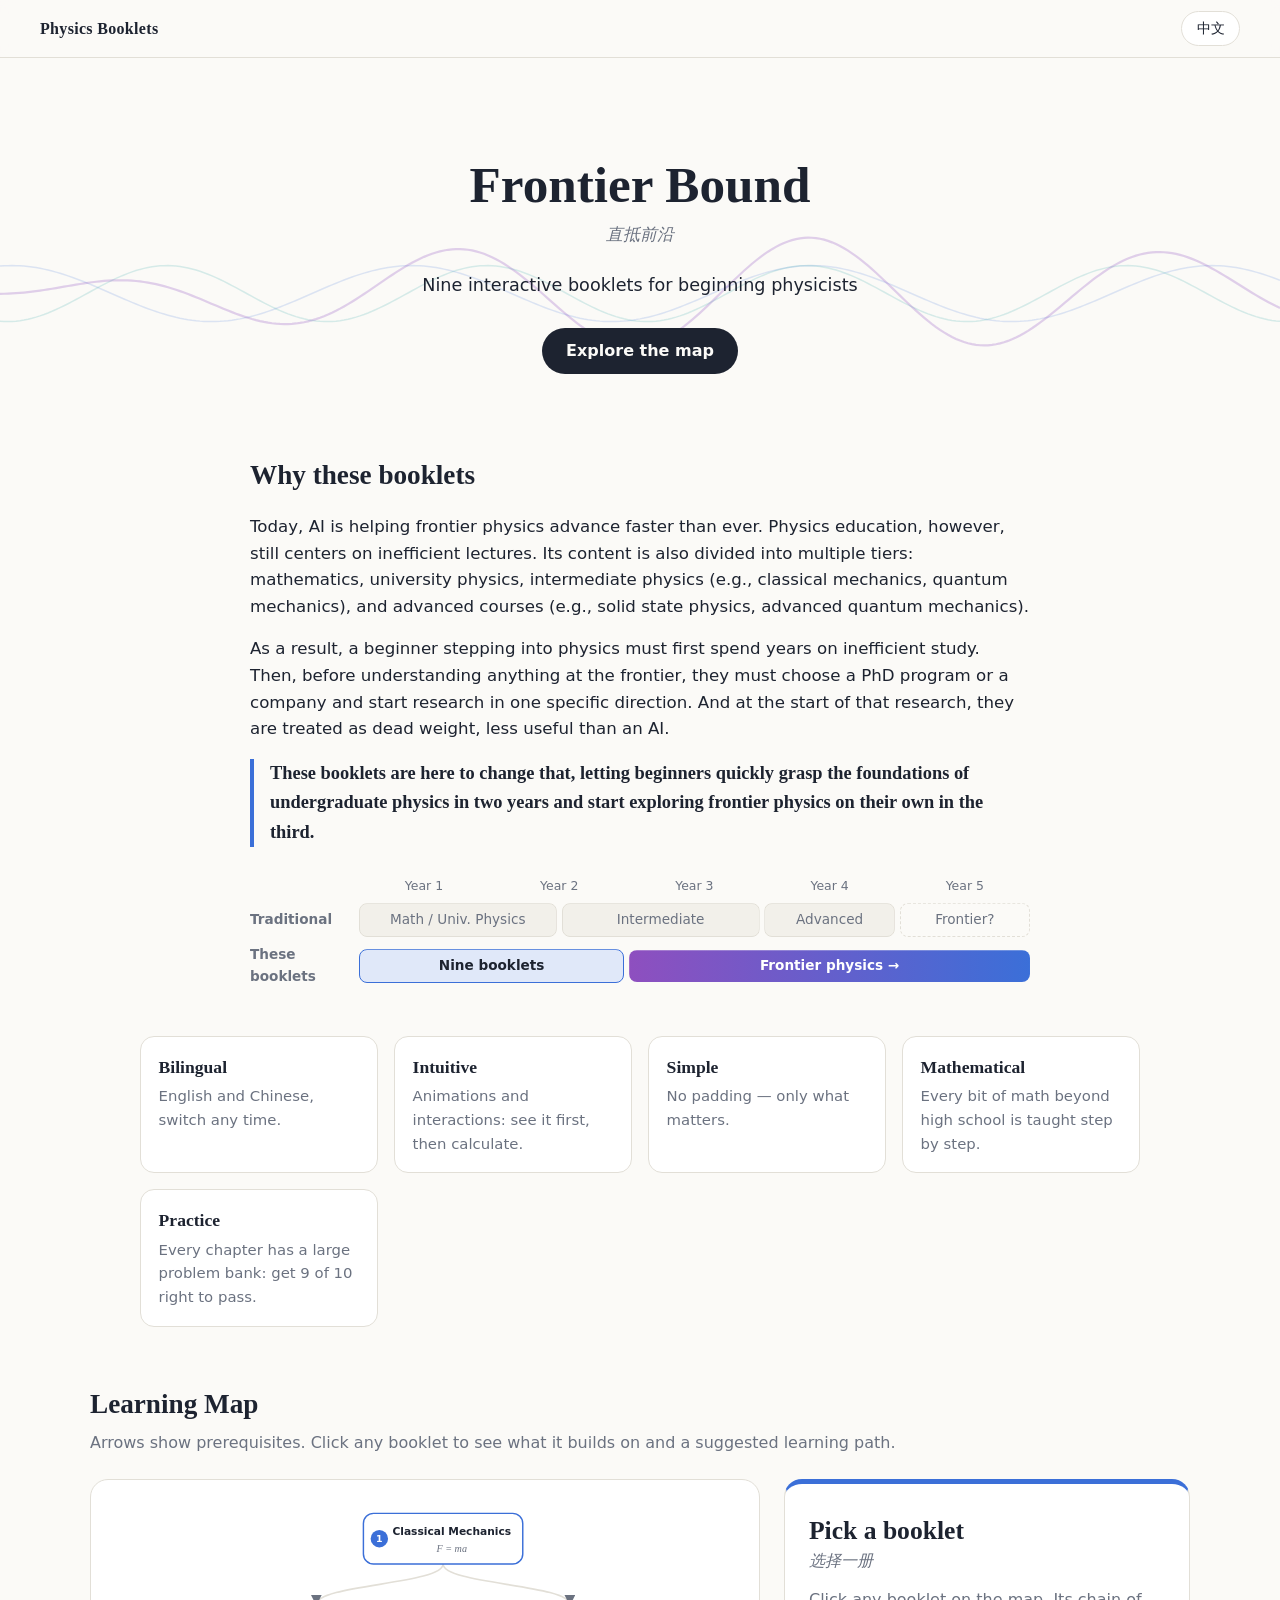
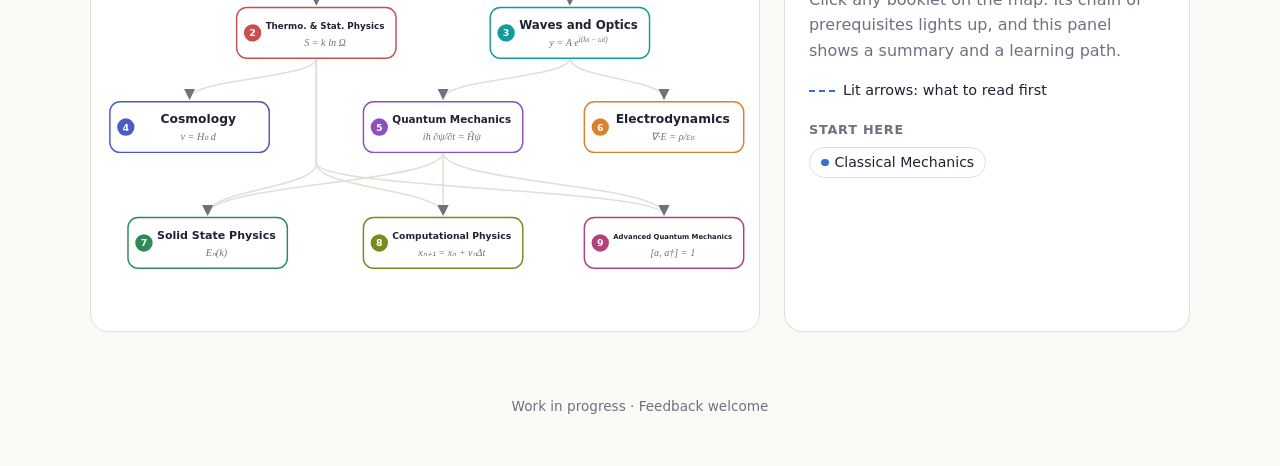
==== index.html @ 507b0eca "Initial commit: Frontier Bound booklets Co-Authored-By: Claude Opus 5.5 <noreply@anthropic.com>" ====
<!DOCTYPE html>
<html lang="zh-CN">
<head>
<meta charset="UTF-8">
<meta name="viewport" content="width=device-width, initial-scale=1">
<title>直抵前沿 · Frontier Bound</title>
<meta name="description" content="Bilingual, interactive booklets for physics beginners. 面向物理初学者的双语交互式手册。">
<style>
  :root {
    --bg: #fbfaf7;
    --card: #ffffff;
    --ink: #1d2330;
    --muted: #6b7280;
    --line: #e2dfd7;
    --soft: #f2f0ea;
    --accent: #3b6fd8;
    --serif: "Iowan Old Style", "Palatino Linotype", Palatino, "Noto Serif SC", "Songti SC", serif;
    --sans: system-ui, -apple-system, "Segoe UI", "PingFang SC", "Noto Sans SC", "Microsoft YaHei", sans-serif;
  }
  @media (prefers-color-scheme: dark) {
    :root {
      --bg: #0f1218;
      --card: #171c26;
      --ink: #e7e9ef;
      --muted: #9aa3b2;
      --line: #2b3240;
      --soft: #1d2330;
    }
  }
  * { box-sizing: border-box; }
  html { scroll-behavior: smooth; }
  body {
    margin: 0;
    background: var(--bg);
    color: var(--ink);
    font-family: var(--sans);
    line-height: 1.6;
  }
  a { color: inherit; }

  /* ---------- top bar ---------- */
  .bar {
    position: sticky; top: 0; z-index: 10;
    display: flex; align-items: center; justify-content: space-between;
    padding: 0.7rem clamp(1rem, 4vw, 2.5rem);
    background: color-mix(in srgb, var(--bg) 85%, transparent);
    backdrop-filter: blur(8px);
    border-bottom: 1px solid var(--line);
  }
  .brand { font-family: var(--serif); font-weight: 600; letter-spacing: 0.02em; }
  .lang-btn {
    font: inherit; font-size: 0.9rem; cursor: pointer;
    padding: 0.3rem 0.9rem; border-radius: 999px;
    border: 1px solid var(--line); background: var(--card); color: var(--ink);
  }
  .lang-btn:hover { border-color: var(--accent); }

  /* ---------- hero ---------- */
  .hero {
    position: relative; overflow: hidden;
    padding: clamp(3rem, 9vw, 6rem) clamp(1rem, 4vw, 2.5rem) clamp(2.5rem, 6vw, 4rem);
    text-align: center;
  }
  #waves { position: absolute; inset: 0; width: 100%; height: 100%; z-index: 0; pointer-events: none; }
  .hero > *:not(canvas) { position: relative; z-index: 1; }
  .hero h1 {
    font-family: var(--serif); font-weight: 600;
    font-size: clamp(1.9rem, 5vw, 3.2rem); line-height: 1.2;
    margin: 0 0 0.4rem;
  }
  .hero .alt { color: var(--muted); font-family: var(--serif); font-style: italic; margin: 0 0 1.4rem; font-size: 1.05rem; }
  .hero .lead { max-width: 38rem; margin: 0 auto 1.8rem; font-size: 1.1rem; }
  .cta {
    display: inline-block; text-decoration: none;
    padding: 0.65rem 1.5rem; border-radius: 999px;
    background: var(--ink); color: var(--bg); font-weight: 600;
  }
  .cta:hover { opacity: 0.88; }

  /* ---------- motivation ---------- */
  section.why { max-width: 860px; margin: 0 auto; padding: 1rem clamp(1rem, 4vw, 2.5rem) 3rem; }
  section.why h2 { font-family: var(--serif); font-size: 1.7rem; margin: 0 0 1rem; }
  section.why p { margin: 0 0 1rem; font-size: 1.04rem; }
  section.why .goal {
    font-family: var(--serif); font-size: 1.15rem; font-weight: 600;
    padding-left: 1rem; border-left: 4px solid var(--accent);
  }

  .timeline {
    display: grid; grid-template-columns: 6.5rem repeat(10, 1fr);
    gap: 0.45rem 0.3rem; align-items: center; margin-top: 1.8rem;
    font-size: 0.85rem;
  }
  .tl-year { grid-row: 1; text-align: center; color: var(--muted); font-size: 0.78rem; }
  .tl-label { grid-column: 1; color: var(--muted); font-weight: 600; }
  .seg {
    padding: 0.45rem 0.6rem; border-radius: 8px; text-align: center; line-height: 1.3;
    clip-path: inset(0 100% 0 0);
    transition: clip-path 0.7s ease calc(var(--d, 0) * 0.45s);
  }
  .timeline.shown .seg { clip-path: inset(0 0 0 0); }
  .seg.old   { background: var(--soft); color: var(--muted); border: 1px solid var(--line); }
  .seg.late  { background: transparent; color: var(--muted); border: 1.5px dashed var(--line); }
  .seg.new   { background: color-mix(in srgb, var(--accent) 16%, var(--card)); border: 1px solid var(--accent); font-weight: 600; }
  .seg.front { background: linear-gradient(90deg, #8e4fbf, #3b6fd8); color: #fff; font-weight: 600; }
  @media (max-width: 560px) { .timeline { grid-template-columns: 4.8rem repeat(10, 1fr); font-size: 0.72rem; } }

  /* ---------- principles ---------- */
  .principles {
    display: grid; grid-template-columns: repeat(auto-fit, minmax(190px, 1fr)); gap: 1rem;
    max-width: 1080px; margin: 0 auto; padding: 0 clamp(1rem, 4vw, 2.5rem);
  }
  .principle {
    background: var(--card); border: 1px solid var(--line); border-radius: 14px;
    padding: 1rem 1.1rem;
  }
  .principle b { font-family: var(--serif); font-size: 1.1rem; }
  .principle p { margin: 0.25rem 0 0; color: var(--muted); font-size: 0.93rem; }

  /* ---------- map ---------- */
  section.map { max-width: 1180px; margin: 0 auto; padding: 3.5rem clamp(1rem, 4vw, 2.5rem) 2rem; }
  section.map h2 { font-family: var(--serif); font-size: 1.7rem; margin: 0 0 0.2rem; }
  section.map .hint { color: var(--muted); margin: 0 0 1.5rem; }
  .map-grid { display: grid; grid-template-columns: minmax(0, 1.65fr) minmax(280px, 1fr); gap: 1.5rem; align-items: start; }
  @media (max-width: 860px) { .map-grid { grid-template-columns: 1fr; } }

  .graph-wrap { background: var(--card); border: 1px solid var(--line); border-radius: 18px; padding: 0.5rem; }
  #graph { width: 100%; height: auto; display: block; user-select: none; }

  .edge { fill: none; stroke: var(--line); stroke-width: 2.2; transition: stroke 0.25s, opacity 0.25s; }
  .edge.on { stroke: var(--sel); stroke-width: 2.6; stroke-dasharray: 7 6; animation: flow 0.9s linear infinite; }
  .edge.next { stroke: color-mix(in srgb, var(--sel) 40%, var(--line)); }
  .edge.dim { opacity: 0.35; }
  @keyframes flow { to { stroke-dashoffset: -13; } }

  .node { cursor: pointer; transition: opacity 0.25s; outline: none; }
  .node rect.box { fill: var(--card); stroke: var(--c); stroke-width: 2; transition: fill 0.25s, stroke-width 0.25s; }
  .node:hover rect.box, .node:focus-visible rect.box { stroke-width: 3; }
  .node .badge { fill: var(--c); }
  .node .badge-t { fill: #fff; font: 600 13px var(--sans); text-anchor: middle; dominant-baseline: central; }
  .node .title { fill: var(--ink); font: 600 17px var(--sans); text-anchor: middle; }
  .node .eq { fill: var(--muted); font: italic 14px var(--serif); text-anchor: middle; }
  .node.self rect.box { fill: color-mix(in srgb, var(--c) 16%, var(--card)); stroke-width: 3.5; }
  .node.next { opacity: 0.7; }
  .node.dim { opacity: 0.28; }

  /* ---------- detail panel ---------- */
  .panel {
    background: var(--card); border: 1px solid var(--line); border-radius: 18px;
    padding: 1.4rem 1.5rem; min-height: 100%;
    border-top: 5px solid var(--sel, var(--line));
    transition: border-color 0.25s;
  }
  .panel .meta { display: flex; justify-content: space-between; align-items: center; font-size: 0.85rem; color: var(--muted); }
  .status { padding: 0.1rem 0.6rem; border-radius: 999px; background: var(--soft); }
  .panel h3 { font-family: var(--serif); font-size: 1.6rem; margin: 0.5rem 0 0; line-height: 1.25; }
  .panel .alt { color: var(--muted); font-family: var(--serif); font-style: italic; margin: 0.1rem 0 0.8rem; }
  .panel .eq { font-family: var(--serif); font-style: italic; font-size: 1.25rem; color: var(--sel); margin: 0 0 0.6rem; }
  .panel h4 { margin: 1.1rem 0 0.4rem; font-size: 0.8rem; letter-spacing: 0.06em; text-transform: uppercase; color: var(--muted); }
  .panel p { margin: 0; }
  .chips { display: flex; flex-wrap: wrap; gap: 0.4rem; }
  .chip {
    font: inherit; font-size: 0.88rem; padding: 0.2rem 0.7rem; border-radius: 999px;
    background: var(--soft); border: 1px solid transparent; color: var(--ink);
  }
  button.chip { cursor: pointer; border-color: var(--line); background: var(--card); }
  button.chip:hover { border-color: var(--c); }
  button.chip::before { content: ""; display: inline-block; width: 0.55em; height: 0.55em; border-radius: 50%; background: var(--c); margin-right: 0.4em; vertical-align: 0.05em; }
  .none { color: var(--muted); font-size: 0.9rem; }
  .path { display: flex; flex-wrap: wrap; align-items: center; gap: 0.3rem; list-style: none; padding: 0; margin: 0; }
  .path li { display: flex; align-items: center; gap: 0.3rem; }
  .path li + li::before { content: "→"; color: var(--muted); }
  .read {
    display: inline-block; margin-top: 1.4rem; padding: 0.55rem 1.3rem; border-radius: 999px;
    text-decoration: none; font-weight: 600; background: var(--sel); color: #fff;
  }
  .read[aria-disabled="true"] { background: var(--soft); color: var(--muted); pointer-events: none; }
  .empty p { color: var(--muted); }
  .empty .legend { display: grid; gap: 0.45rem; margin-top: 1rem; font-size: 0.9rem; }
  .legend span { display: inline-block; width: 26px; height: 0; vertical-align: middle; margin-right: 0.5rem; border-top: 2.6px dashed var(--accent); }

  footer { text-align: center; color: var(--muted); font-size: 0.85rem; padding: 2rem 1rem 3rem; }

  @media (prefers-reduced-motion: reduce) {
    .edge.on { animation: none; }
    .seg { transition: none; }
    html { scroll-behavior: auto; }
  }
</style>
</head>
<body>

<header class="bar">
  <span class="brand" data-zh="物理手册" data-en="Physics Booklets">物理手册</span>
  <button class="lang-btn" id="langBtn" type="button" aria-label="Switch language / 切换语言">EN</button>
</header>

<section class="hero">
  <canvas id="waves" aria-hidden="true"></canvas>
  <h1 data-zh="直抵前沿" data-en="Frontier Bound">直抵前沿</h1>
  <p class="alt" data-zh="Frontier Bound" data-en="直抵前沿">Frontier Bound</p>
  <p class="lead"
     data-zh="写给物理初学者的九本互动手册"
     data-en="Nine interactive booklets for beginning physicists">
     写给物理初学者的九本互动手册</p>
  <a class="cta" href="#map" data-zh="查看学习地图" data-en="Explore the map">查看学习地图</a>
</section>

<section class="why" id="why">
  <h2 data-zh="为什么写这套书" data-en="Why these booklets">为什么写这套书</h2>
  <p data-zh="现在，AI 正帮助前沿物理以前所未有的速度飞速进展。然而，物理教学仍以低效的课堂讲授为核心。教学内容也按数学、大学物理、进阶物理（经典力学、量子力学等）、高等课程（固体物理、高等量子力学等）进行多层区分。"
     data-en="Today, AI is helping frontier physics advance faster than ever. Physics education, however, still centers on inefficient lectures. Its content is also divided into multiple tiers: mathematics, university physics, intermediate physics (e.g., classical mechanics, quantum mechanics), and advanced courses (e.g., solid state physics, advanced quantum mechanics).">
     现在，AI 正帮助前沿物理以前所未有的速度飞速进展。然而，物理教学仍以低效的课堂讲授为核心。教学内容也按数学、大学物理、进阶物理（经典力学、量子力学等）、高等课程（固体物理、高等量子力学等）进行多层区分。</p>
  <p data-zh="这就导致一名物理初学者迈入物理学习的大门后，要先低效地苦读数年。在还不理解任何前沿的时候，就要选择进入博士项目或公司做特定方向的研究。而研究刚开始，又会被当作一个不如 AI 的累赘。"
     data-en="As a result, a beginner stepping into physics must first spend years on inefficient study. Then, before understanding anything at the frontier, they must choose a PhD program or a company and start research in one specific direction. And at the start of that research, they are treated as dead weight, less useful than an AI.">
     这就导致一名物理初学者迈入物理学习的大门后，要先低效地苦读数年。在还不理解任何前沿的时候，就要选择进入博士项目或公司做特定方向的研究。而研究刚开始，又会被当作一个不如 AI 的累赘。</p>
  <p class="goal" data-zh="这套教材就是为了改变这种情况，让初学者用两年时间快速理解基础的本科物理，并在第三年就能开始自行接触前沿物理。"
     data-en="These booklets are here to change that, letting beginners quickly grasp the foundations of undergraduate physics in two years and start exploring frontier physics on their own in the third.">
     这套教材就是为了改变这种情况，让初学者用两年时间快速理解基础的本科物理，并在第三年就能开始自行接触前沿物理。</p>

  <div class="timeline" id="timeline" role="img"
       aria-label="传统路径：四年课程后才接触前沿；这套手册：两年打基础，第三年接触前沿。Traditional path: frontier only after four years of courses. These booklets: two years of foundations, frontier from year three.">
    <div class="tl-year" style="grid-column: 2 / 4" data-zh="第 1 年" data-en="Year 1">第 1 年</div>
    <div class="tl-year" style="grid-column: 4 / 6" data-zh="第 2 年" data-en="Year 2">第 2 年</div>
    <div class="tl-year" style="grid-column: 6 / 8" data-zh="第 3 年" data-en="Year 3">第 3 年</div>
    <div class="tl-year" style="grid-column: 8 / 10" data-zh="第 4 年" data-en="Year 4">第 4 年</div>
    <div class="tl-year" style="grid-column: 10 / 12" data-zh="第 5 年" data-en="Year 5">第 5 年</div>

    <div class="tl-label" style="grid-row: 2" data-zh="传统路径" data-en="Traditional">传统路径</div>
    <div class="seg old"  style="grid-row: 2; grid-column: 2 / 5; --d: 0" data-zh="数学 · 大学物理" data-en="Math / Univ. Physics">数学 · 大学物理</div>
    <div class="seg old"  style="grid-row: 2; grid-column: 5 / 8; --d: 1" data-zh="进阶物理" data-en="Intermediate">进阶物理</div>
    <div class="seg old"  style="grid-row: 2; grid-column: 8 / 10; --d: 2" data-zh="高等课程" data-en="Advanced">高等课程</div>
    <div class="seg late" style="grid-row: 2; grid-column: 10 / 12; --d: 3" data-zh="前沿？" data-en="Frontier?">前沿？</div>

    <div class="tl-label" style="grid-row: 3" data-zh="这套手册" data-en="These booklets">这套手册</div>
    <div class="seg new"   style="grid-row: 3; grid-column: 2 / 6; --d: 0.5" data-zh="九本手册" data-en="Nine booklets">九本手册</div>
    <div class="seg front" style="grid-row: 3; grid-column: 6 / 12; --d: 1.5" data-zh="前沿物理 →" data-en="Frontier physics →">前沿物理 →</div>
  </div>
</section>

<div class="principles">
  <div class="principle"><b data-zh="双语" data-en="Bilingual">双语</b>
    <p data-zh="中英对照，随时一键切换。" data-en="English and Chinese, switch any time.">中英对照，随时一键切换。</p></div>
  <div class="principle"><b data-zh="直观" data-en="Intuitive">直观</b>
    <p data-zh="动画与交互：先看见，再计算。" data-en="Animations and interactions: see it first, then calculate.">动画与交互：先看见，再计算。</p></div>
  <div class="principle"><b data-zh="简洁" data-en="Simple">简洁</b>
    <p data-zh="不堆砌文字，只讲要点。" data-en="No padding — only what matters.">不堆砌文字，只讲要点。</p></div>
  <div class="principle"><b data-zh="数学" data-en="Mathematical">数学</b>
    <p data-zh="超出高中的数学，都会循序渐进地教。" data-en="Every bit of math beyond high school is taught step by step.">超出高中的数学，都会循序渐进地教。</p></div>
  <div class="principle"><b data-zh="练习" data-en="Practice">练习</b>
    <p data-zh="每章配海量习题，一组 10 题答对 9 题即通过。" data-en="Every chapter has a large problem bank: get 9 of 10 right to pass.">每章配海量习题，一组 10 题答对 9 题即通过。</p></div>
</div>

<section class="map" id="map">
  <h2 data-zh="学习地图" data-en="Learning Map">学习地图</h2>
  <p class="hint" data-zh="箭头表示前置关系。点击任意一册，查看它的前置知识与推荐学习路径。"
     data-en="Arrows show prerequisites. Click any booklet to see what it builds on and a suggested learning path.">
     箭头表示前置关系。点击任意一册，查看它的前置知识与推荐学习路径。</p>
  <div class="map-grid">
    <div class="graph-wrap">
      <svg id="graph" viewBox="0 0 900 600" role="group" aria-label="Prerequisite map / 前置关系图"></svg>
    </div>
    <aside class="panel" id="panel" aria-live="polite"></aside>
  </div>
</section>

<footer data-zh="持续编写中 · 欢迎反馈" data-en="Work in progress · Feedback welcome">持续编写中 · 欢迎反馈</footer>

<script>
/* =========================================================
   Booklet data. To publish a booklet, set ready: true and
   put its pages in the folder named by `slug`.
   ========================================================= */
const BOOKS = [
  // Order = numbering: top-to-bottom, left-to-right as on the map. Every prerequisite sits in a higher row,
  // so this is also a valid reading order (used for the suggested learning path).
  { id: "cm", slug: "classical-mechanics", color: "#3b6fd8", x: 475, y: 70, ready: true,
    title: { zh: "经典力学", en: "Classical Mechanics" },
    eq: "F = ma",
    desc: { zh: "从牛顿定律出发，到拉格朗日与哈密顿力学。整套书的起点。",
            en: "From Newton's laws to Lagrangian and Hamiltonian mechanics. The starting point of the series." },
    math: [ { zh: "微积分", en: "Calculus" }, { zh: "线性代数", en: "Linear Algebra" }, { zh: "复数", en: "Complex Numbers" } ],
    prereq: [] },
  { id: "sp", slug: "thermodynamics-and-statistical-physics", color: "#c94f4f", x: 300, y: 200, ready: false,
    title: { zh: "热力学与统计物理", en: "Thermodynamics and Statistical Physics" },
    short: { en: "Thermo. & Stat. Physics" },  // optional shorter label for the map
    eq: "S = k ln Ω",
    desc: { zh: "热力学定律，以及如何从大量粒子的随机运动中理解温度、熵与相变。",
            en: "The laws of thermodynamics, and how temperature, entropy and phase transitions emerge from the random motion of many particles." },
    math: [ { zh: "数理统计", en: "Mathematical Statistics" } ],
    prereq: ["cm"] },
  { id: "wo", slug: "waves-and-optics", color: "#139c9c", x: 650, y: 200, ready: false,
    title: { zh: "波动与光学", en: "Waves and Optics" },
    eq: "y = A e^{i(kx − ωt)}",
    desc: { zh: "振动、波的叠加、干涉与衍射，以及几何光学。",
            en: "Oscillations, superposition, interference, diffraction and geometric optics." },
    math: [],
    prereq: ["cm"] },
  { id: "cos", slug: "cosmology", color: "#4b5bc4", x: 125, y: 330, ready: false,
    title: { zh: "宇宙学", en: "Cosmology" },
    eq: "v = H₀ d",
    desc: { zh: "膨胀的宇宙、大爆炸与宇宙微波背景辐射。",
            en: "The expanding universe, the Big Bang and the cosmic microwave background." },
    math: [],
    prereq: ["cm", "sp"] },
  { id: "qm", slug: "quantum-mechanics", color: "#8e4fbf", x: 475, y: 330, ready: false,
    title: { zh: "量子力学", en: "Quantum Mechanics" },
    eq: "iħ ∂ψ/∂t = Ĥψ",
    desc: { zh: "波函数、薛定谔方程、自旋与对称性。",
            en: "Wavefunctions, the Schrödinger equation, spin and symmetry." },
    math: [ { zh: "群论", en: "Group Theory" } ],
    prereq: ["cm", "wo"] },
  { id: "ed", slug: "electrodynamics", color: "#d9822b", x: 780, y: 330, ready: false,
    title: { zh: "电动力学", en: "Electrodynamics" },
    eq: "∇·E = ρ/ε₀",
    desc: { zh: "电场、磁场与麦克斯韦方程组——以及为什么光是电磁波。",
            en: "Electric and magnetic fields, Maxwell's equations — and why light is an electromagnetic wave." },
    math: [ { zh: "偏微分方程", en: "Partial Differential Equations" } ],
    prereq: ["cm", "wo"] },
  { id: "ssp", slug: "solid-state-physics", color: "#2e8b57", x: 150, y: 490, ready: false,
    title: { zh: "固体物理", en: "Solid State Physics" },
    eq: "Eₙ(k)",
    desc: { zh: "晶格、能带、电子与声子：金属、绝缘体与半导体为何不同。",
            en: "Crystals, bands, electrons and phonons: why metals, insulators and semiconductors differ." },
    math: [],
    prereq: ["qm", "sp"] },
  { id: "cp", slug: "computational-physics", color: "#7a8a1e", x: 475, y: 490, ready: false,
    title: { zh: "计算物理", en: "Computational Physics" },
    eq: "xₙ₊₁ = xₙ + vₙΔt",
    desc: { zh: "用代码解物理：数值积分、蒙特卡洛模拟，以及量子系统的数值求解。",
            en: "Physics with code: numerical integration, Monte Carlo simulation, and solving quantum systems numerically." },
    math: [],
    prereq: ["sp", "qm"] },
  { id: "aqm", slug: "advanced-quantum-mechanics", color: "#b0447a", x: 780, y: 490, ready: false,
    title: { zh: "高等量子力学", en: "Advanced Quantum Mechanics" },
    eq: "[a, a†] = 1",
    desc: { zh: "二次量子化、散射理论、路径积分与相对论性量子力学。",
            en: "Second quantization, scattering theory, path integrals and relativistic quantum mechanics." },
    math: [],
    prereq: ["qm", "sp"] },
];

const UI = {
  vol:        { zh: "第 {n} 册",            en: "Vol. {n}" },
  planned:    { zh: "编写中",               en: "In progress" },
  available:  { zh: "已上线",               en: "Available" },
  math:       { zh: "顺带学习的数学",        en: "Math you'll learn" },
  mathNone:   { zh: "沿用前置册中的数学工具", en: "Uses tools from earlier booklets" },
  prereq:     { zh: "前置",                 en: "Prerequisites" },
  prereqNone: { zh: "无——从这里开始",        en: "None — start here" },
  path:       { zh: "推荐学习路径",          en: "Suggested path" },
  unlocks:    { zh: "学完之后可以读",        en: "Unlocks" },
  unlocksNone:{ zh: "——",                   en: "—" },
  read:       { zh: "开始阅读",             en: "Start reading" },
  soon:       { zh: "即将推出",             en: "Coming soon" },
  emptyTitle: { zh: "选择一册",             en: "Pick a booklet" },
  emptyText:  { zh: "点击左侧地图中的任意一册。它的前置链条会被点亮，这里会显示内容简介与学习路径。",
                en: "Click any booklet on the map. Its chain of prerequisites lights up, and this panel shows a summary and a learning path." },
  legendPath: { zh: "点亮的箭头：需要先读的内容", en: "Lit arrows: what to read first" },
  start:      { zh: "从这里开始",            en: "Start here" },
};

/* ---------- graph helpers ---------- */
const byId = Object.fromEntries(BOOKS.map((b, i) => [b.id, { ...b, vol: i + 1 }]));
const ancestors = id => {
  const out = new Set();
  const walk = k => byId[k].prereq.forEach(p => { if (!out.has(p)) { out.add(p); walk(p); } });
  walk(id);
  return out;
};
const children = id => BOOKS.filter(b => b.prereq.includes(id)).map(b => b.id);
const descendants = id => {
  const out = new Set();
  const walk = k => children(k).forEach(c => { if (!out.has(c)) { out.add(c); walk(c); } });
  walk(id);
  return out;
};
// Draw only the direct arrows that are not implied by another path (transitive reduction).
const EDGES = [];
BOOKS.forEach(b => b.prereq.forEach(p => {
  const implied = b.prereq.some(q => q !== p && ancestors(q).has(p));
  if (!implied) EDGES.push([p, b.id]);
}));

/* ---------- state ---------- */
let lang = localStorage.getItem("booklets-lang") ||
           ((navigator.language || "").toLowerCase().startsWith("zh") ? "zh" : "en");
let locked = null;   // selected by click
let preview = null;  // selected by hover

const t = (obj, vars = {}) => obj[lang].replace(/\{(\w+)\}/g, (_, k) => vars[k]);
const other = () => (lang === "zh" ? "en" : "zh");

/* ---------- SVG map ---------- */
const svg = document.getElementById("graph");
const NS = "http://www.w3.org/2000/svg";
const W = 220, H = 70;
// Equations may contain ^{...} for superscripts.
const eqParts = eq => eq.split(/(\^\{[^}]*\})/).filter(Boolean)
  .map(p => p.startsWith("^{") ? { sup: true, text: p.slice(2, -1) } : { sup: false, text: p });
const eqHTML = eq => eqParts(eq).map(p => (p.sup ? `<sup>${p.text}</sup>` : p.text)).join("");
function eqSVG(textEl, eq) {
  let raised = false;
  eqParts(eq).forEach(p => {
    const ts = el("tspan", {}, textEl);
    if (p.sup !== raised) ts.setAttribute("dy", p.sup ? -6 : 6);
    if (p.sup) ts.style.fontSize = "10px";
    raised = p.sup;
    ts.textContent = p.text;
  });
}

const el = (tag, attrs = {}, parent) => {
  const e = document.createElementNS(NS, tag);
  for (const k in attrs) e.setAttribute(k, attrs[k]);
  if (parent) parent.appendChild(e);
  return e;
};

function buildGraph() {
  svg.innerHTML = "";
  const defs = el("defs", {}, svg);
  const marker = el("marker", { id: "arrow", viewBox: "0 0 10 10", refX: 9, refY: 5,
    markerWidth: 7, markerHeight: 7, orient: "auto-start-reverse" }, defs);
  el("path", { d: "M0,0 L10,5 L0,10 z", style: "fill: var(--muted)" }, marker);

  const edgeLayer = el("g", {}, svg);
  EDGES.forEach(([a, b]) => {
    const A = byId[a], B = byId[b];
    const x1 = A.x, y1 = A.y + H / 2, x2 = B.x, y2 = B.y - H / 2 - 4;
    // An edge that skips a row runs straight down (through a gap left in the layout), then bends.
    const yb = B.y - A.y > 200 ? B.y - H / 2 - 75 : y1;
    const my = (yb + y2) / 2;
    el("path", { class: "edge", "data-from": a, "data-to": b, "marker-end": "url(#arrow)",
      d: `M${x1},${y1} L${x1},${yb} C${x1},${my} ${x2},${my} ${x2},${y2}` }, edgeLayer);
  });

  BOOKS.forEach(b0 => {
    const b = byId[b0.id];
    const g = el("g", { class: "node", "data-id": b.id, tabindex: 0, role: "button",
      style: `--c:${b.color}` }, svg);
    el("rect", { class: "box", x: b.x - W / 2, y: b.y - H / 2, width: W, height: H, rx: 14 }, g);
    el("circle", { class: "badge", cx: b.x - W / 2 + 22, cy: b.y, r: 12 }, g);
    el("text", { class: "badge-t", x: b.x - W / 2 + 22, y: b.y }, g).textContent = b.vol;
    const title = el("text", { class: "title", x: b.x + 12, y: b.y - 5 }, g);
    title.textContent = (b.short && b.short[lang]) || b.title[lang];
    const room = W - 56, len = title.getComputedTextLength();
    if (len > room) title.style.fontSize = `${(17 * room) / len}px`;  // shrink long titles to fit
    eqSVG(el("text", { class: "eq", x: b.x + 12, y: b.y + 18 }, g), b.eq);

    g.addEventListener("mouseenter", () => { preview = b.id; render(); });
    g.addEventListener("mouseleave", () => { preview = null; render(); });
    g.addEventListener("click", () => { locked = locked === b.id ? null : b.id; render(); });
    g.addEventListener("keydown", e => {
      if (e.key === "Enter" || e.key === " ") { e.preventDefault(); locked = b.id; render(); }
    });
  });
}

function render() {
  const sel = preview || locked;
  const book = sel && byId[sel];
  document.documentElement.style.setProperty("--sel", book ? book.color : "var(--accent)");

  const up = sel ? ancestors(sel) : new Set();
  const down = sel ? descendants(sel) : new Set();

  svg.querySelectorAll(".node").forEach(n => {
    const id = n.dataset.id;
    n.classList.toggle("self", id === sel);
    n.classList.toggle("next", !!sel && down.has(id));
    n.classList.toggle("dim", !!sel && id !== sel && !up.has(id) && !down.has(id));
    n.setAttribute("aria-pressed", id === locked);
    n.setAttribute("aria-label", `${byId[id].title.zh} ${byId[id].title.en}`);
  });
  svg.querySelectorAll(".edge").forEach(e => {
    const a = e.dataset.from, b = e.dataset.to;
    const onPath = sel && (b === sel || up.has(b)) && up.has(a);
    const forward = sel && (a === sel || down.has(a)) && down.has(b);
    e.classList.toggle("on", !!onPath);
    e.classList.toggle("next", !!forward);
    e.classList.toggle("dim", !!sel && !onPath && !forward);
  });
  svg.querySelectorAll(".edge.next, .edge.on").forEach(e => e.parentNode.appendChild(e));  // draw lit edges on top

  renderPanel(book);
}

/* ---------- detail panel ---------- */
const panel = document.getElementById("panel");
const chip = id => `<button class="chip" type="button" data-go="${id}" style="--c:${byId[id].color}">${byId[id].title[lang]}</button>`;

function renderPanel(b) {
  if (!b) {
    panel.innerHTML = `
      <div class="empty">
        <h3>${t(UI.emptyTitle)}</h3>
        <p class="alt">${UI.emptyTitle[other()]}</p>
        <p>${t(UI.emptyText)}</p>
        <div class="legend"><div><span></span>${t(UI.legendPath)}</div></div>
        <h4>${t(UI.start)}</h4>
        <div class="chips">${chip("cm")}</div>
      </div>`;
  } else {
    const path = BOOKS.filter(x => ancestors(b.id).has(x.id) || x.id === b.id).map(x => x.id);
    const kids = children(b.id);
    const href = `${b.slug}/index.html`;
    panel.innerHTML = `
      <div class="meta"><span>${t(UI.vol, { n: b.vol })}</span>
        <span class="status">${t(b.ready ? UI.available : UI.planned)}</span></div>
      <h3>${b.title[lang]}</h3>
      <p class="alt">${b.title[other()]}</p>
      <p class="eq">${eqHTML(b.eq)}</p>
      <p>${b.desc[lang]}</p>

      <h4>${t(UI.math)}</h4>
      ${b.math.length
        ? `<div class="chips">${b.math.map(m => `<span class="chip">${m[lang]}</span>`).join("")}</div>`
        : `<p class="none">${t(UI.mathNone)}</p>`}

      <h4>${t(UI.prereq)}</h4>
      ${b.prereq.length
        ? `<div class="chips">${b.prereq.map(chip).join("")}</div>`
        : `<p class="none">${t(UI.prereqNone)}</p>`}

      ${path.length > 1 ? `<h4>${t(UI.path)}</h4>
        <ol class="path">${path.map(id => `<li>${chip(id)}</li>`).join("")}</ol>` : ""}

      <h4>${t(UI.unlocks)}</h4>
      ${kids.length
        ? `<div class="chips">${kids.map(chip).join("")}</div>`
        : `<p class="none">${t(UI.unlocksNone)}</p>`}

      <a class="read" href="${href}" aria-disabled="${!b.ready}">${t(b.ready ? UI.read : UI.soon)}</a>`;
  }
  panel.querySelectorAll("[data-go]").forEach(btn =>
    btn.addEventListener("click", () => { locked = btn.dataset.go; preview = null; render(); }));
}

/* ---------- language ---------- */
const langBtn = document.getElementById("langBtn");
function applyLang() {
  document.documentElement.lang = lang === "zh" ? "zh-CN" : "en";
  document.querySelectorAll("[data-zh]").forEach(e => { e.textContent = e.dataset[lang]; });
  langBtn.textContent = lang === "zh" ? "EN" : "中文";
  document.title = lang === "zh"
    ? "直抵前沿 · Frontier Bound"
    : "Frontier Bound · 直抵前沿";
  buildGraph();
  render();
}
langBtn.addEventListener("click", () => {
  lang = other();
  localStorage.setItem("booklets-lang", lang);
  applyLang();
});

/* ---------- hero animation: two waves and their superposition ---------- */
(function waves() {
  const cv = document.getElementById("waves");
  const ctx = cv.getContext("2d");
  const still = window.matchMedia("(prefers-reduced-motion: reduce)").matches;
  const dark = window.matchMedia("(prefers-color-scheme: dark)");
  let w = 0, h = 0;

  function resize() {
    const dpr = window.devicePixelRatio || 1;
    w = cv.clientWidth; h = cv.clientHeight;
    cv.width = w * dpr; cv.height = h * dpr;
    ctx.setTransform(dpr, 0, 0, dpr, 0, 0);
  }
  function line(f, color, width) {
    ctx.beginPath();
    for (let x = 0; x <= w; x += 4) {
      const y = h * 0.62 + f(x);
      x ? ctx.lineTo(x, y) : ctx.moveTo(x, y);
    }
    ctx.strokeStyle = color; ctx.lineWidth = width; ctx.stroke();
  }
  function frame(ms) {
    const s = ms / 1000;
    const A = Math.min(h * 0.09, 28);
    const k = (2 * Math.PI) / Math.max(w / 3.2, 260);
    const f1 = x => A * Math.sin(k * x - 1.1 * s);
    const f2 = x => A * Math.sin(1.25 * k * x + 0.9 * s);
    const a = dark.matches ? 0.22 : 0.16;
    ctx.clearRect(0, 0, w, h);
    line(f1, `rgba(59,111,216,${a})`, 1.5);
    line(f2, `rgba(19,156,156,${a})`, 1.5);
    line(x => f1(x) + f2(x), `rgba(142,79,191,${a * 1.6})`, 2.2);
    if (!still) requestAnimationFrame(frame);
  }
  resize();
  window.addEventListener("resize", () => { resize(); if (still) frame(0); });
  requestAnimationFrame(frame);
})();

/* ---------- reveal the timeline when it scrolls into view ---------- */
(function () {
  const tl = document.getElementById("timeline");
  if (!("IntersectionObserver" in window)) { tl.classList.add("shown"); return; }
  const io = new IntersectionObserver(entries => {
    if (entries.some(e => e.isIntersecting)) { tl.classList.add("shown"); io.disconnect(); }
  }, { threshold: 0.4 });
  io.observe(tl);
})();

applyLang();
</script>
</body>
</html>
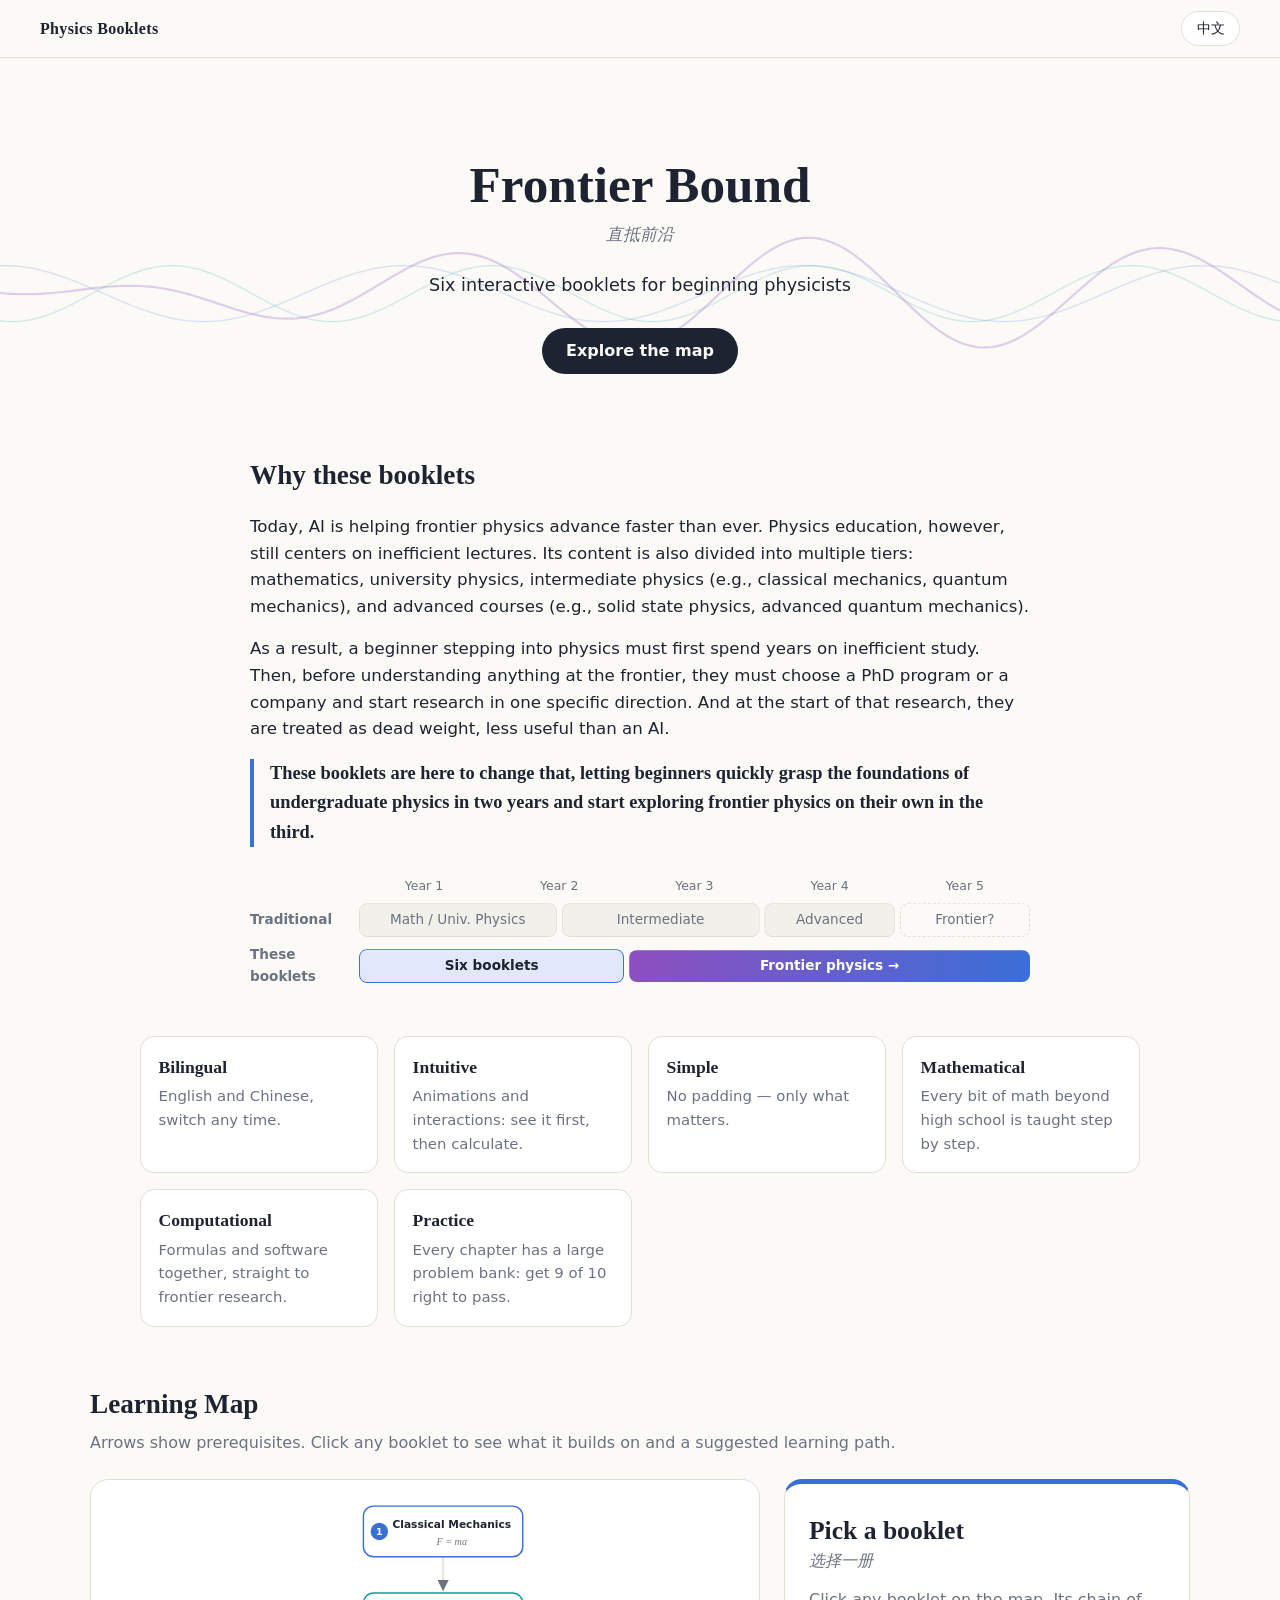
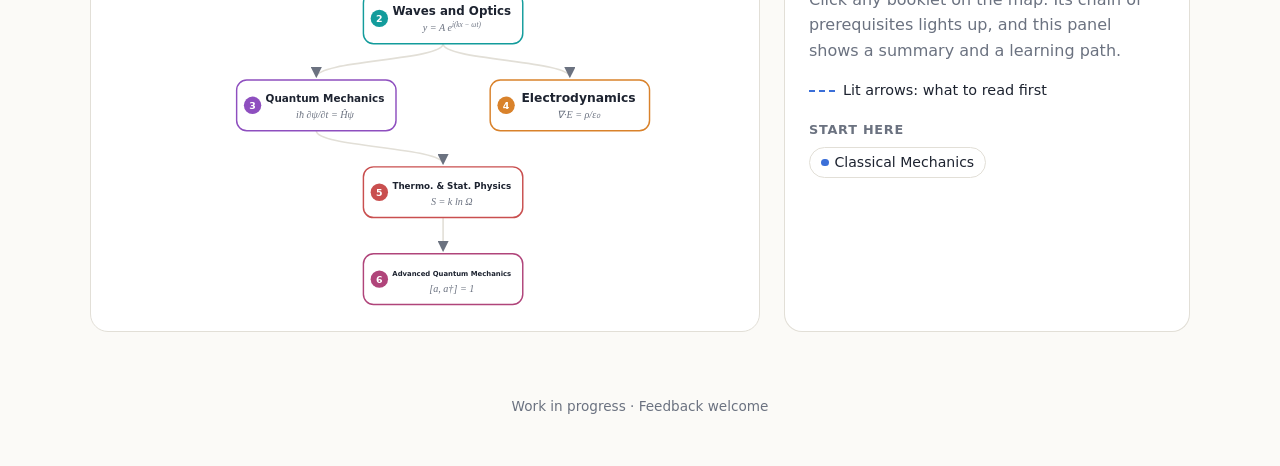
==== commit f16fa9ab: "Restructure into six booklets and add Computational principle - Drop Cosmology, Solid State Physics " ====
--- a/index.html
+++ b/index.html
@@ -200,9 +200,9 @@
   <h1 data-zh="直抵前沿" data-en="Frontier Bound">直抵前沿</h1>
   <p class="alt" data-zh="Frontier Bound" data-en="直抵前沿">Frontier Bound</p>
   <p class="lead"
-     data-zh="写给物理初学者的九本互动手册"
-     data-en="Nine interactive booklets for beginning physicists">
-     写给物理初学者的九本互动手册</p>
+     data-zh="写给物理初学者的六本互动手册"
+     data-en="Six interactive booklets for beginning physicists">
+     写给物理初学者的六本互动手册</p>
   <a class="cta" href="#map" data-zh="查看学习地图" data-en="Explore the map">查看学习地图</a>
 </section>
 
@@ -233,7 +233,7 @@
     <div class="seg late" style="grid-row: 2; grid-column: 10 / 12; --d: 3" data-zh="前沿？" data-en="Frontier?">前沿？</div>
 
     <div class="tl-label" style="grid-row: 3" data-zh="这套手册" data-en="These booklets">这套手册</div>
-    <div class="seg new"   style="grid-row: 3; grid-column: 2 / 6; --d: 0.5" data-zh="九本手册" data-en="Nine booklets">九本手册</div>
+    <div class="seg new"   style="grid-row: 3; grid-column: 2 / 6; --d: 0.5" data-zh="六本手册" data-en="Six booklets">六本手册</div>
     <div class="seg front" style="grid-row: 3; grid-column: 6 / 12; --d: 1.5" data-zh="前沿物理 →" data-en="Frontier physics →">前沿物理 →</div>
   </div>
 </section>
@@ -247,6 +247,8 @@
     <p data-zh="不堆砌文字，只讲要点。" data-en="No padding — only what matters.">不堆砌文字，只讲要点。</p></div>
   <div class="principle"><b data-zh="数学" data-en="Mathematical">数学</b>
     <p data-zh="超出高中的数学，都会循序渐进地教。" data-en="Every bit of math beyond high school is taught step by step.">超出高中的数学，都会循序渐进地教。</p></div>
+  <div class="principle"><b data-zh="计算" data-en="Computational">计算</b>
+    <p data-zh="公式与软件并用，直抵前沿研究。" data-en="Formulas and software together, straight to frontier research.">公式与软件并用，直抵前沿研究。</p></div>
   <div class="principle"><b data-zh="练习" data-en="Practice">练习</b>
     <p data-zh="每章配海量习题，一组 10 题答对 9 题即通过。" data-en="Every chapter has a large problem bank: get 9 of 10 right to pass.">每章配海量习题，一组 10 题答对 9 题即通过。</p></div>
 </div>
@@ -274,70 +276,49 @@
 const BOOKS = [
   // Order = numbering: top-to-bottom, left-to-right as on the map. Every prerequisite sits in a higher row,
   // so this is also a valid reading order (used for the suggested learning path).
-  { id: "cm", slug: "classical-mechanics", color: "#3b6fd8", x: 475, y: 70, ready: true,
+  { id: "cm", slug: "classical-mechanics", color: "#3b6fd8", x: 475, y: 60, ready: true,
     title: { zh: "经典力学", en: "Classical Mechanics" },
     eq: "F = ma",
     desc: { zh: "从牛顿定律出发，到拉格朗日与哈密顿力学。整套书的起点。",
             en: "From Newton's laws to Lagrangian and Hamiltonian mechanics. The starting point of the series." },
     math: [ { zh: "微积分", en: "Calculus" }, { zh: "线性代数", en: "Linear Algebra" }, { zh: "复数", en: "Complex Numbers" } ],
     prereq: [] },
-  { id: "sp", slug: "thermodynamics-and-statistical-physics", color: "#c94f4f", x: 300, y: 200, ready: false,
+  { id: "wo", slug: "waves-and-optics", color: "#139c9c", x: 475, y: 180, ready: false,
+    title: { zh: "波动与光学", en: "Waves and Optics" },
+    eq: "y = A e^{i(kx − ωt)}",
+    desc: { zh: "振动、波的叠加、干涉与衍射，以及几何光学。",
+            en: "Oscillations, superposition, interference, diffraction and geometric optics." },
+    math: [],
+    prereq: ["cm"] },
+  { id: "qm", slug: "quantum-mechanics", color: "#8e4fbf", x: 300, y: 300, ready: false,
+    title: { zh: "量子力学", en: "Quantum Mechanics" },
+    eq: "iħ ∂ψ/∂t = Ĥψ",
+    desc: { zh: "波函数、薛定谔方程、自旋与对称性。",
+            en: "Wavefunctions, the Schrödinger equation, spin and symmetry." },
+    math: [ { zh: "群论", en: "Group Theory" } ],
+    prereq: ["wo"] },
+  { id: "ed", slug: "electrodynamics", color: "#d9822b", x: 650, y: 300, ready: false,
+    title: { zh: "电动力学", en: "Electrodynamics" },
+    eq: "∇·E = ρ/ε₀",
+    desc: { zh: "电场、磁场与麦克斯韦方程组——以及为什么光是电磁波。",
+            en: "Electric and magnetic fields, Maxwell's equations — and why light is an electromagnetic wave." },
+    math: [ { zh: "偏微分方程", en: "Partial Differential Equations" } ],
+    prereq: ["wo"] },
+  { id: "sp", slug: "thermodynamics-and-statistical-physics", color: "#c94f4f", x: 475, y: 420, ready: false,
     title: { zh: "热力学与统计物理", en: "Thermodynamics and Statistical Physics" },
     short: { en: "Thermo. & Stat. Physics" },  // optional shorter label for the map
     eq: "S = k ln Ω",
     desc: { zh: "热力学定律，以及如何从大量粒子的随机运动中理解温度、熵与相变。",
             en: "The laws of thermodynamics, and how temperature, entropy and phase transitions emerge from the random motion of many particles." },
     math: [ { zh: "数理统计", en: "Mathematical Statistics" } ],
-    prereq: ["cm"] },
-  { id: "wo", slug: "waves-and-optics", color: "#139c9c", x: 650, y: 200, ready: false,
-    title: { zh: "波动与光学", en: "Waves and Optics" },
-    eq: "y = A e^{i(kx − ωt)}",
-    desc: { zh: "振动、波的叠加、干涉与衍射，以及几何光学。",
-            en: "Oscillations, superposition, interference, diffraction and geometric optics." },
-    math: [],
-    prereq: ["cm"] },
-  { id: "cos", slug: "cosmology", color: "#4b5bc4", x: 125, y: 330, ready: false,
-    title: { zh: "宇宙学", en: "Cosmology" },
-    eq: "v = H₀ d",
-    desc: { zh: "膨胀的宇宙、大爆炸与宇宙微波背景辐射。",
-            en: "The expanding universe, the Big Bang and the cosmic microwave background." },
-    math: [],
-    prereq: ["cm", "sp"] },
-  { id: "qm", slug: "quantum-mechanics", color: "#8e4fbf", x: 475, y: 330, ready: false,
-    title: { zh: "量子力学", en: "Quantum Mechanics" },
-    eq: "iħ ∂ψ/∂t = Ĥψ",
-    desc: { zh: "波函数、薛定谔方程、自旋与对称性。",
-            en: "Wavefunctions, the Schrödinger equation, spin and symmetry." },
-    math: [ { zh: "群论", en: "Group Theory" } ],
-    prereq: ["cm", "wo"] },
-  { id: "ed", slug: "electrodynamics", color: "#d9822b", x: 780, y: 330, ready: false,
-    title: { zh: "电动力学", en: "Electrodynamics" },
-    eq: "∇·E = ρ/ε₀",
-    desc: { zh: "电场、磁场与麦克斯韦方程组——以及为什么光是电磁波。",
-            en: "Electric and magnetic fields, Maxwell's equations — and why light is an electromagnetic wave." },
-    math: [ { zh: "偏微分方程", en: "Partial Differential Equations" } ],
-    prereq: ["cm", "wo"] },
-  { id: "ssp", slug: "solid-state-physics", color: "#2e8b57", x: 150, y: 490, ready: false,
-    title: { zh: "固体物理", en: "Solid State Physics" },
-    eq: "Eₙ(k)",
-    desc: { zh: "晶格、能带、电子与声子：金属、绝缘体与半导体为何不同。",
-            en: "Crystals, bands, electrons and phonons: why metals, insulators and semiconductors differ." },
-    math: [],
-    prereq: ["qm", "sp"] },
-  { id: "cp", slug: "computational-physics", color: "#7a8a1e", x: 475, y: 490, ready: false,
-    title: { zh: "计算物理", en: "Computational Physics" },
-    eq: "xₙ₊₁ = xₙ + vₙΔt",
-    desc: { zh: "用代码解物理：数值积分、蒙特卡洛模拟，以及量子系统的数值求解。",
-            en: "Physics with code: numerical integration, Monte Carlo simulation, and solving quantum systems numerically." },
-    math: [],
-    prereq: ["sp", "qm"] },
-  { id: "aqm", slug: "advanced-quantum-mechanics", color: "#b0447a", x: 780, y: 490, ready: false,
+    prereq: ["qm"] },
+  { id: "aqm", slug: "advanced-quantum-mechanics", color: "#b0447a", x: 475, y: 540, ready: false,
     title: { zh: "高等量子力学", en: "Advanced Quantum Mechanics" },
     eq: "[a, a†] = 1",
     desc: { zh: "二次量子化、散射理论、路径积分与相对论性量子力学。",
             en: "Second quantization, scattering theory, path integrals and relativistic quantum mechanics." },
     math: [],
-    prereq: ["qm", "sp"] },
+    prereq: ["sp"] },
 ];
 
 const UI = {
@@ -499,7 +480,7 @@
         <p>${t(UI.emptyText)}</p>
         <div class="legend"><div><span></span>${t(UI.legendPath)}</div></div>
         <h4>${t(UI.start)}</h4>
-        <div class="chips">${chip("cm")}</div>
+        <div class="chips">${BOOKS.filter(x => !x.prereq.length).map(x => chip(x.id)).join("")}</div>
       </div>`;
   } else {
     const path = BOOKS.filter(x => ancestors(b.id).has(x.id) || x.id === b.id).map(x => x.id);
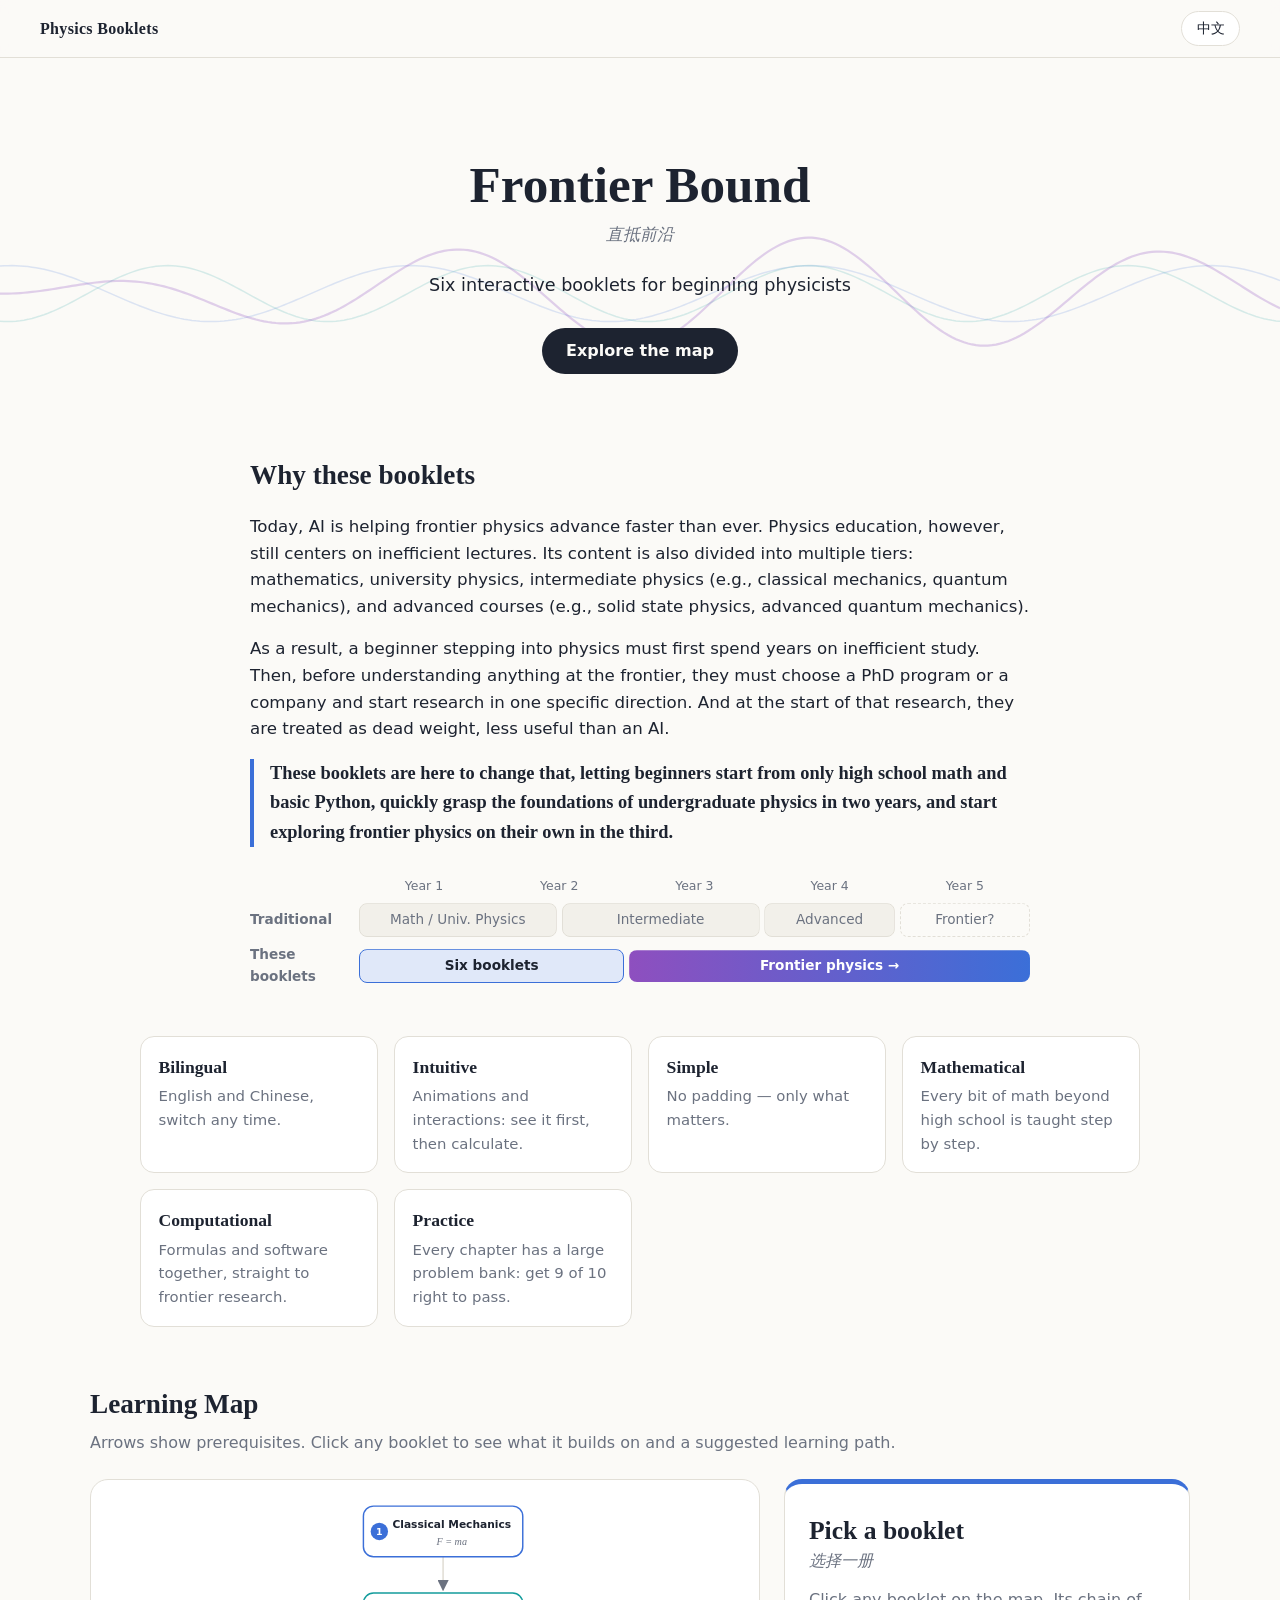
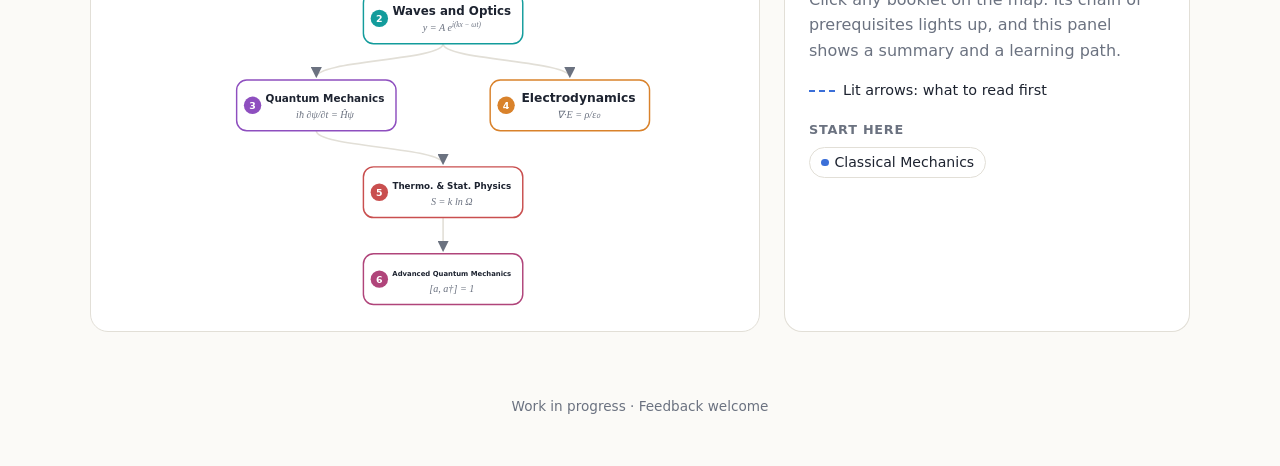
==== commit ca143381: "Restructure Classical Mechanics chapters and state starting prerequisites - Rename chapter 1 to Desc" ====
--- a/index.html
+++ b/index.html
@@ -214,9 +214,9 @@
   <p data-zh="这就导致一名物理初学者迈入物理学习的大门后，要先低效地苦读数年。在还不理解任何前沿的时候，就要选择进入博士项目或公司做特定方向的研究。而研究刚开始，又会被当作一个不如 AI 的累赘。"
      data-en="As a result, a beginner stepping into physics must first spend years on inefficient study. Then, before understanding anything at the frontier, they must choose a PhD program or a company and start research in one specific direction. And at the start of that research, they are treated as dead weight, less useful than an AI.">
      这就导致一名物理初学者迈入物理学习的大门后，要先低效地苦读数年。在还不理解任何前沿的时候，就要选择进入博士项目或公司做特定方向的研究。而研究刚开始，又会被当作一个不如 AI 的累赘。</p>
-  <p class="goal" data-zh="这套教材就是为了改变这种情况，让初学者用两年时间快速理解基础的本科物理，并在第三年就能开始自行接触前沿物理。"
-     data-en="These booklets are here to change that, letting beginners quickly grasp the foundations of undergraduate physics in two years and start exploring frontier physics on their own in the third.">
-     这套教材就是为了改变这种情况，让初学者用两年时间快速理解基础的本科物理，并在第三年就能开始自行接触前沿物理。</p>
+  <p class="goal" data-zh="这套教材就是为了改变这种情况，让初学者仅从基础的高中数学和Python编程开始，用两年时间快速理解基础的本科物理，并在第三年就能开始自行接触前沿物理。"
+     data-en="These booklets are here to change that, letting beginners start from only high school math and basic Python, quickly grasp the foundations of undergraduate physics in two years, and start exploring frontier physics on their own in the third.">
+     这套教材就是为了改变这种情况，让初学者仅从基础的高中数学和Python编程开始，用两年时间快速理解基础的本科物理，并在第三年就能开始自行接触前沿物理。</p>
 
   <div class="timeline" id="timeline" role="img"
        aria-label="传统路径：四年课程后才接触前沿；这套手册：两年打基础，第三年接触前沿。Traditional path: frontier only after four years of courses. These booklets: two years of foundations, frontier from year three.">
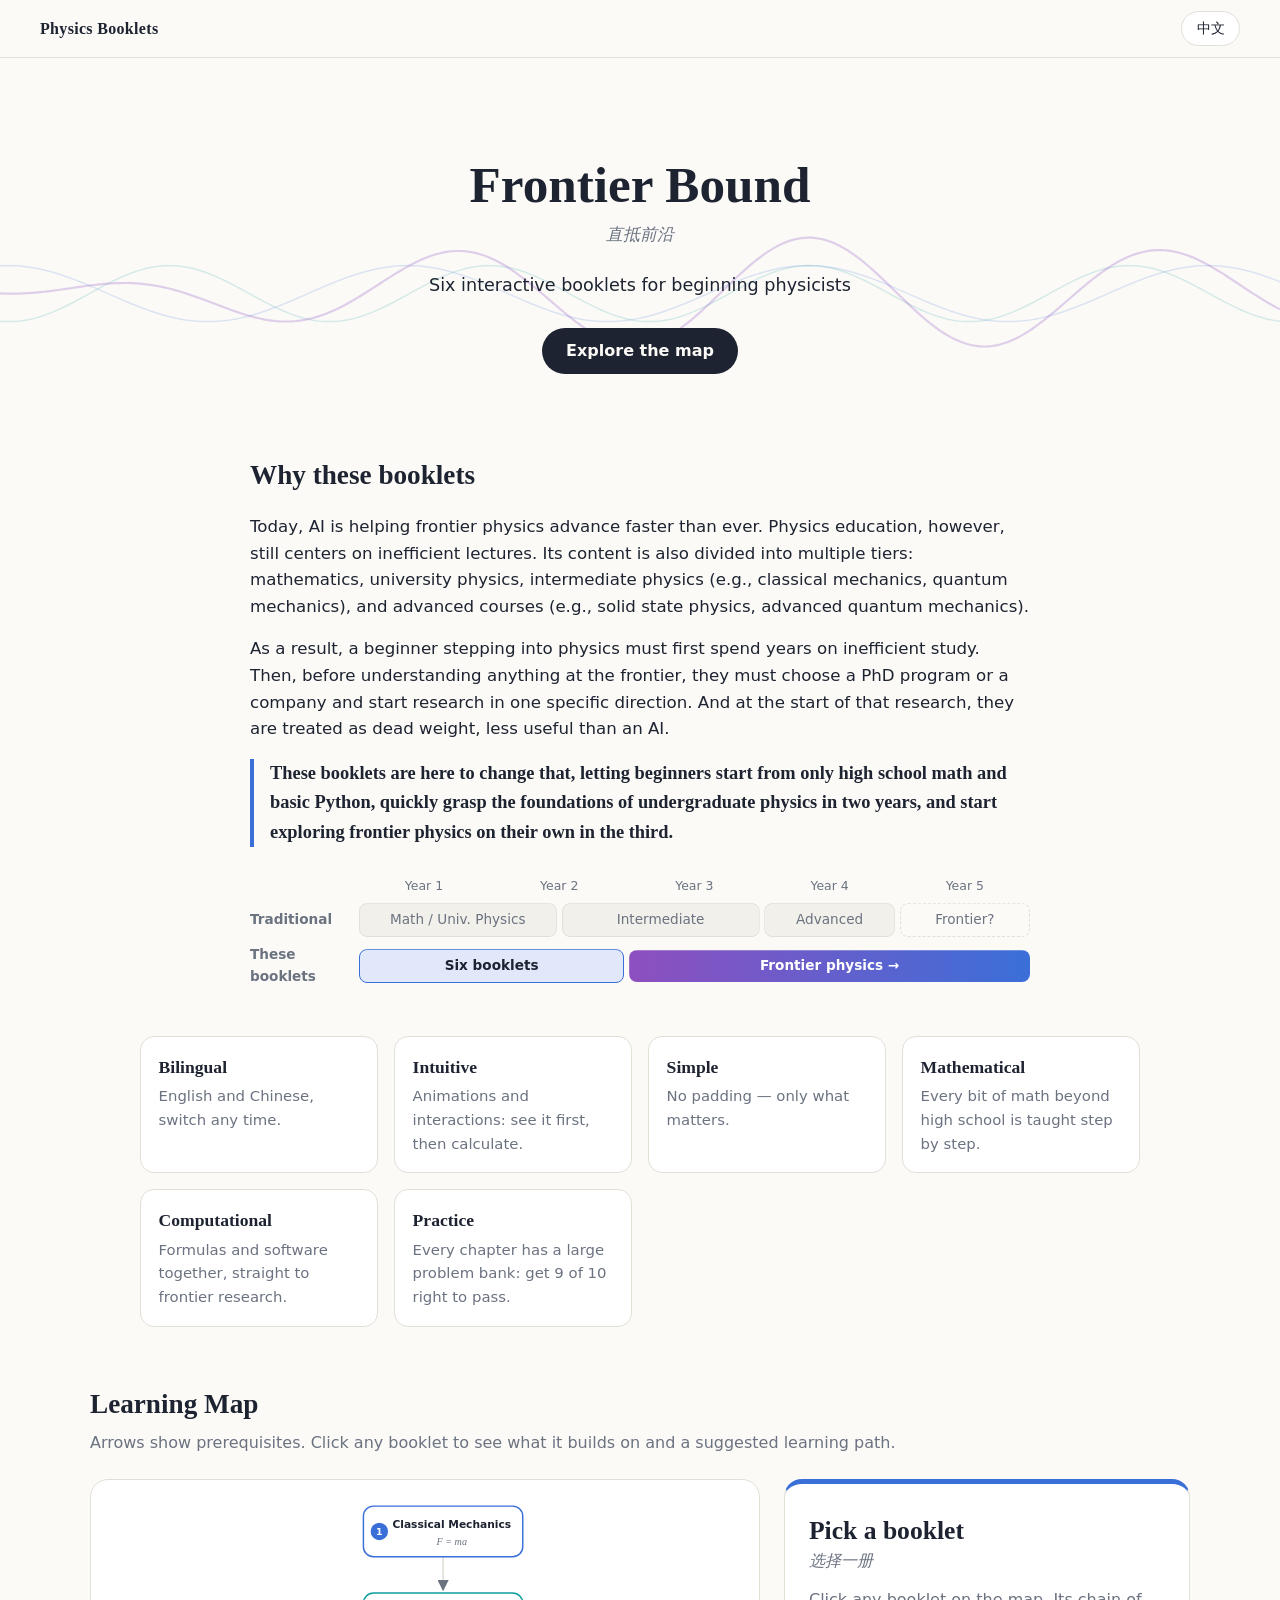
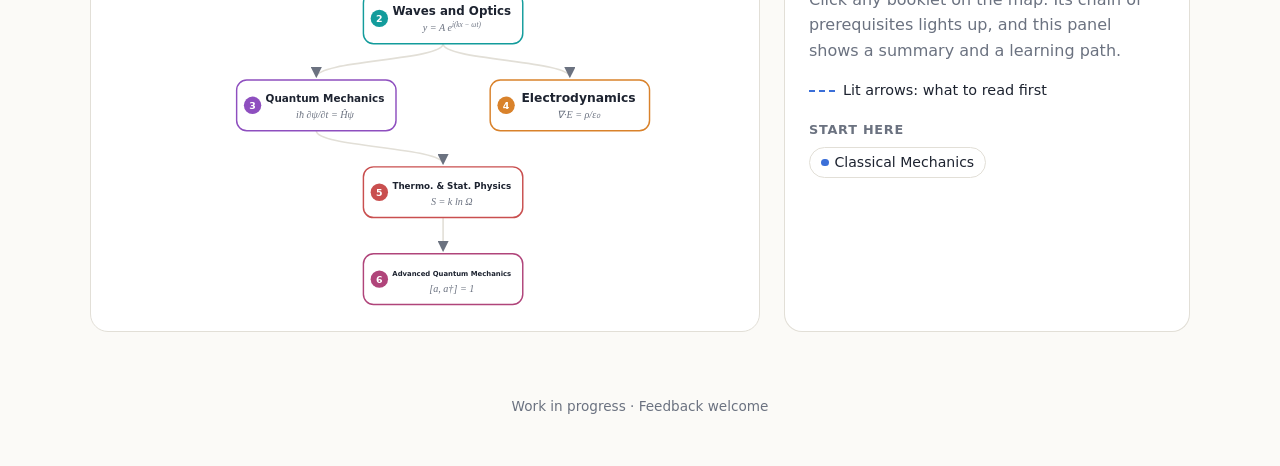
==== commit 47bf82cc: "Load KaTeX from booklet.js and always play animations - booklet.js now loads KaTeX itself, so pages " ====
--- a/index.html
+++ b/index.html
@@ -180,12 +180,6 @@
   .legend span { display: inline-block; width: 26px; height: 0; vertical-align: middle; margin-right: 0.5rem; border-top: 2.6px dashed var(--accent); }
 
   footer { text-align: center; color: var(--muted); font-size: 0.85rem; padding: 2rem 1rem 3rem; }
-
-  @media (prefers-reduced-motion: reduce) {
-    .edge.on { animation: none; }
-    .seg { transition: none; }
-    html { scroll-behavior: auto; }
-  }
 </style>
 </head>
 <body>
@@ -540,7 +534,6 @@
 (function waves() {
   const cv = document.getElementById("waves");
   const ctx = cv.getContext("2d");
-  const still = window.matchMedia("(prefers-reduced-motion: reduce)").matches;
   const dark = window.matchMedia("(prefers-color-scheme: dark)");
   let w = 0, h = 0;
 
@@ -569,10 +562,10 @@
     line(f1, `rgba(59,111,216,${a})`, 1.5);
     line(f2, `rgba(19,156,156,${a})`, 1.5);
     line(x => f1(x) + f2(x), `rgba(142,79,191,${a * 1.6})`, 2.2);
-    if (!still) requestAnimationFrame(frame);
+    requestAnimationFrame(frame);
   }
   resize();
-  window.addEventListener("resize", () => { resize(); if (still) frame(0); });
+  window.addEventListener("resize", resize);
   requestAnimationFrame(frame);
 })();
 
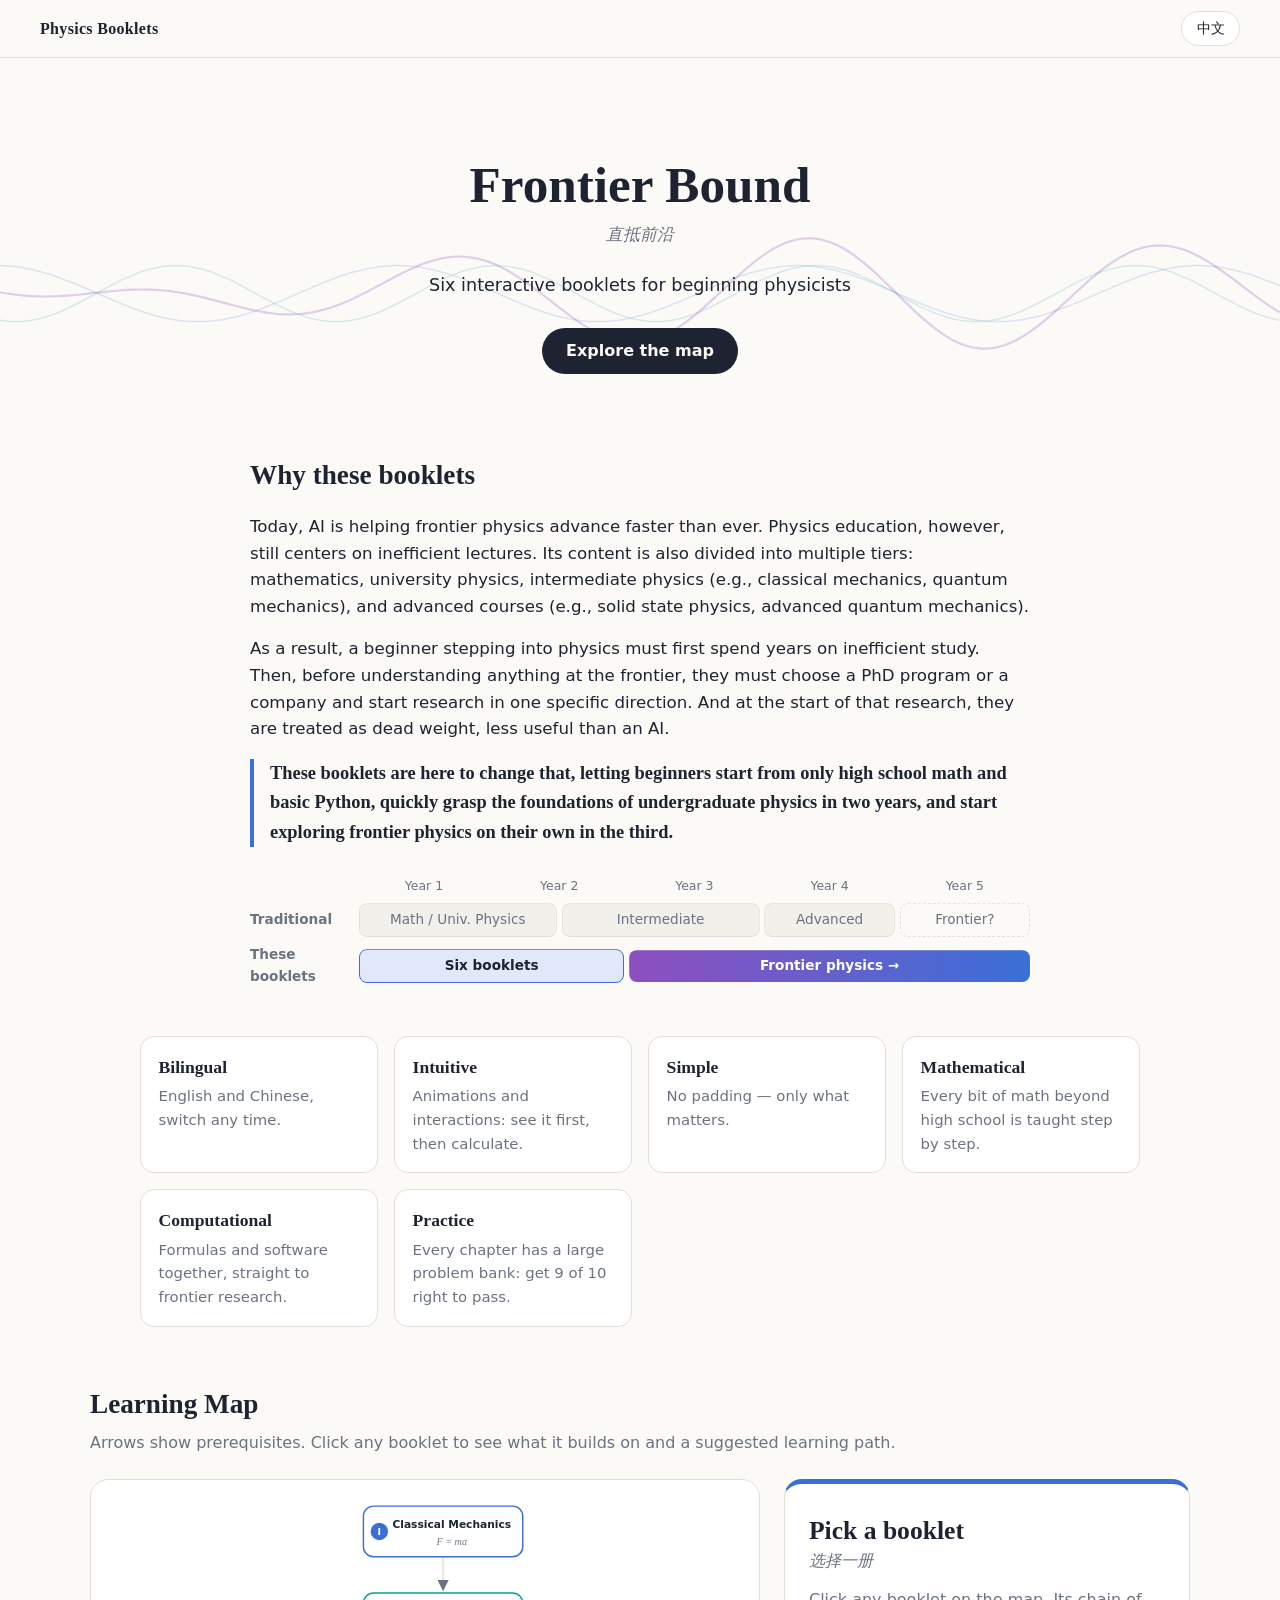
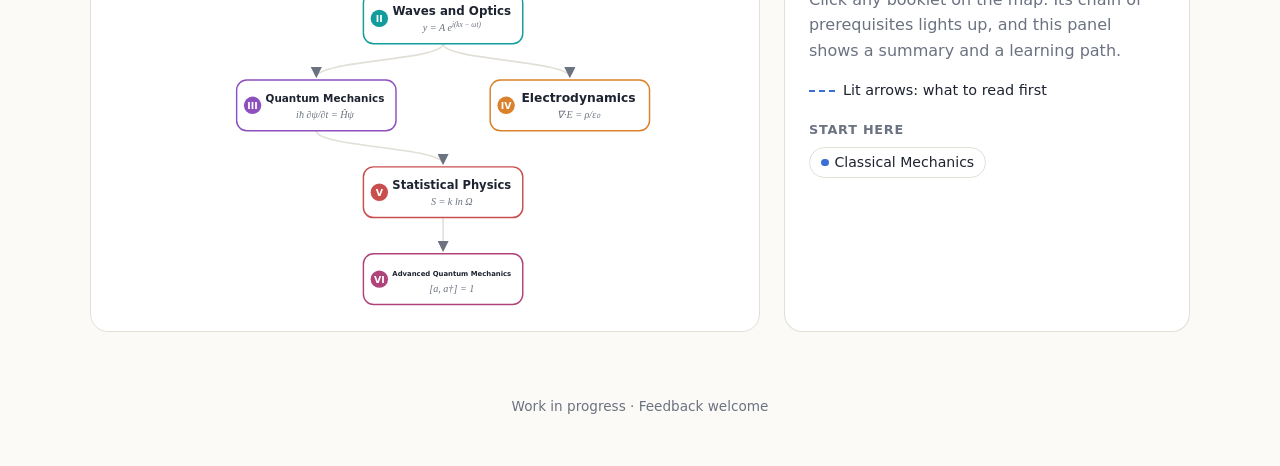
==== commit f673354d: "Use Roman volume numbers, rename booklets, and reorder chapters - Number booklets I–VI across the si" ====
--- a/index.html
+++ b/index.html
@@ -278,7 +278,7 @@
     math: [ { zh: "微积分", en: "Calculus" }, { zh: "线性代数", en: "Linear Algebra" }, { zh: "复数", en: "Complex Numbers" } ],
     prereq: [] },
   { id: "wo", slug: "waves-and-optics", color: "#139c9c", x: 475, y: 180, ready: false,
-    title: { zh: "波动与光学", en: "Waves and Optics" },
+    title: { zh: "波与光学", en: "Waves and Optics" },
     eq: "y = A e^{i(kx − ωt)}",
     desc: { zh: "振动、波的叠加、干涉与衍射，以及几何光学。",
             en: "Oscillations, superposition, interference, diffraction and geometric optics." },
@@ -298,9 +298,8 @@
             en: "Electric and magnetic fields, Maxwell's equations — and why light is an electromagnetic wave." },
     math: [ { zh: "偏微分方程", en: "Partial Differential Equations" } ],
     prereq: ["wo"] },
-  { id: "sp", slug: "thermodynamics-and-statistical-physics", color: "#c94f4f", x: 475, y: 420, ready: false,
-    title: { zh: "热力学与统计物理", en: "Thermodynamics and Statistical Physics" },
-    short: { en: "Thermo. & Stat. Physics" },  // optional shorter label for the map
+  { id: "sp", slug: "statistical-physics", color: "#c94f4f", x: 475, y: 420, ready: false,
+    title: { zh: "统计物理", en: "Statistical Physics" },
     eq: "S = k ln Ω",
     desc: { zh: "热力学定律，以及如何从大量粒子的随机运动中理解温度、熵与相变。",
             en: "The laws of thermodynamics, and how temperature, entropy and phase transitions emerge from the random motion of many particles." },
@@ -336,7 +335,8 @@
 };
 
 /* ---------- graph helpers ---------- */
-const byId = Object.fromEntries(BOOKS.map((b, i) => [b.id, { ...b, vol: i + 1 }]));
+const ROMAN = ["I", "II", "III", "IV", "V", "VI"];
+const byId = Object.fromEntries(BOOKS.map((b, i) => [b.id, { ...b, vol: ROMAN[i] }]));
 const ancestors = id => {
   const out = new Set();
   const walk = k => byId[k].prereq.forEach(p => { if (!out.has(p)) { out.add(p); walk(p); } });
